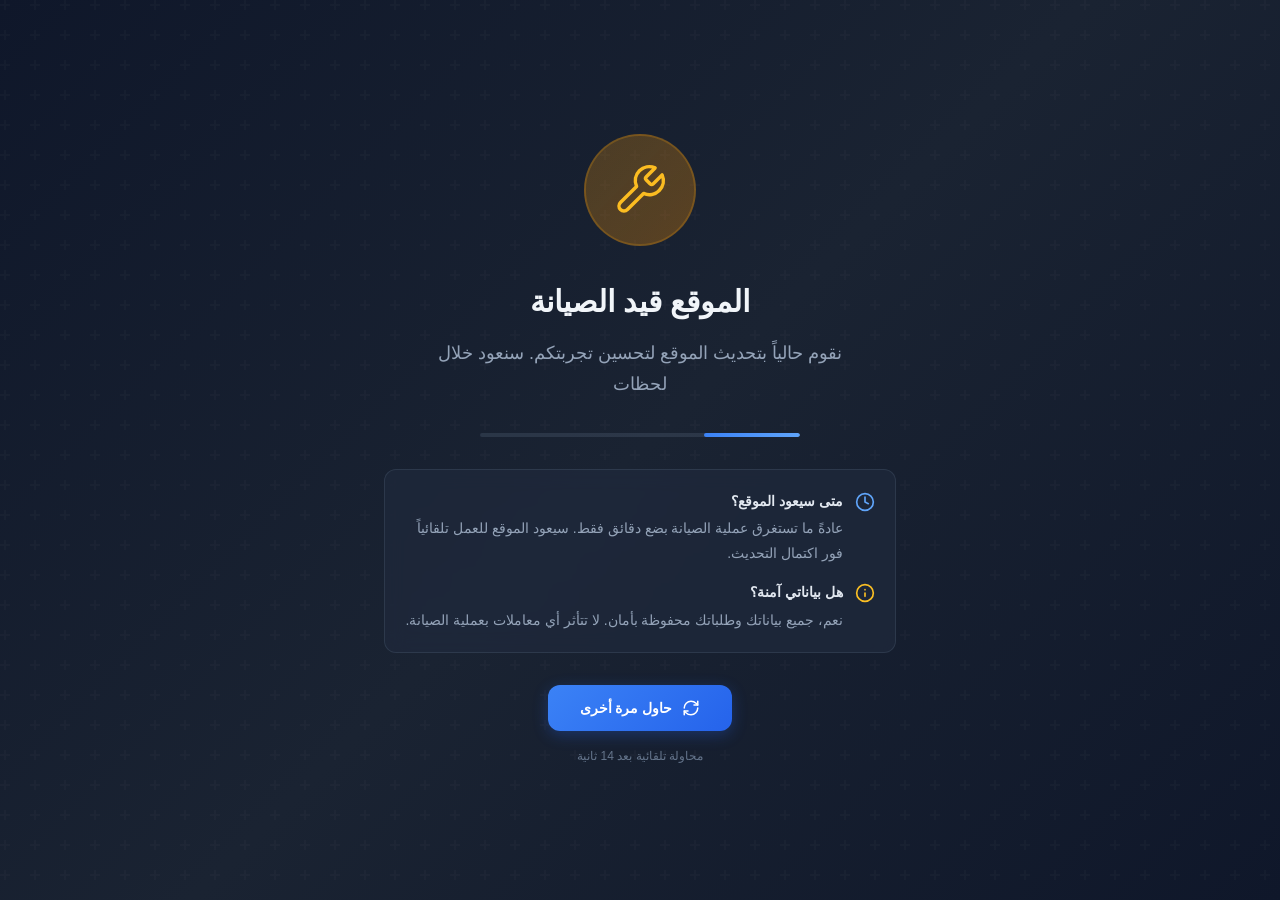
==== index.html @ 71c1dbc8 "feat: add blocked, maintenance & 404 pages + Cloudflare Worker script - blocked.html: Custom IP bloc" ====
<!DOCTYPE html>
<html lang="ar" dir="rtl">
<head>
  <meta charset="UTF-8">
  <meta name="viewport" content="width=device-width, initial-scale=1.0">
  <meta name="robots" content="noindex, nofollow">
  <title>الموقع قيد الصيانة</title>
  <link rel="stylesheet" href="/assets/style.css">
</head>
<body>
  <div class="page-container maintenance-bg">
    <!-- Background pattern -->
    <div class="bg-pattern"></div>

    <div class="content-wrapper">
      <!-- Wrench/Settings Icon -->
      <div class="icon-container">
        <div class="icon-circle icon-circle-amber">
          <!-- Settings/Wrench SVG -->
          <svg xmlns="http://www.w3.org/2000/svg" viewBox="0 0 24 24" fill="none"
               stroke="#fbbf24" stroke-width="1.5" stroke-linecap="round" stroke-linejoin="round">
            <path d="M14.7 6.3a1 1 0 0 0 0 1.4l1.6 1.6a1 1 0 0 0 1.4 0l3.77-3.77a6 6 0 0 1-7.94 7.94l-6.91 6.91a2.12 2.12 0 0 1-3-3l6.91-6.91a6 6 0 0 1 7.94-7.94l-3.76 3.76z"/>
          </svg>
          <!-- Pulse ring -->
          <div class="pulse-ring pulse-ring-amber"></div>
        </div>
      </div>

      <!-- Title -->
      <h1 class="page-title">الموقع قيد الصيانة</h1>

      <!-- Description -->
      <p class="page-desc">
        نقوم حالياً بتحديث الموقع لتحسين تجربتكم.
        سنعود خلال لحظات<span class="dots"></span>
      </p>

      <!-- Progress bar -->
      <div class="progress-bar-container">
        <div class="progress-bar"></div>
      </div>

      <!-- Info Card -->
      <div class="info-card">
        <div class="info-row">
          <!-- Clock SVG -->
          <svg xmlns="http://www.w3.org/2000/svg" viewBox="0 0 24 24" fill="none"
               stroke="#60a5fa" stroke-width="2" stroke-linecap="round" stroke-linejoin="round">
            <circle cx="12" cy="12" r="10"/>
            <polyline points="12 6 12 12 16 14"/>
          </svg>
          <div>
            <h3>متى سيعود الموقع؟</h3>
            <p>عادةً ما تستغرق عملية الصيانة بضع دقائق فقط. سيعود الموقع للعمل تلقائياً فور اكتمال التحديث.</p>
          </div>
        </div>

        <div class="info-row">
          <!-- Info SVG -->
          <svg xmlns="http://www.w3.org/2000/svg" viewBox="0 0 24 24" fill="none"
               stroke="#fbbf24" stroke-width="2" stroke-linecap="round" stroke-linejoin="round">
            <circle cx="12" cy="12" r="10"/>
            <path d="M12 16v-4"/>
            <path d="M12 8h.01"/>
          </svg>
          <div>
            <h3>هل بياناتي آمنة؟</h3>
            <p>نعم، جميع بياناتك وطلباتك محفوظة بأمان. لا تتأثر أي معاملات بعملية الصيانة.</p>
          </div>
        </div>
      </div>

      <!-- Auto-retry -->
      <div class="retry-section">
        <button id="retryBtn" class="btn-retry" onclick="handleRetry()">
          <!-- RefreshCw SVG -->
          <svg id="retryIcon" xmlns="http://www.w3.org/2000/svg" viewBox="0 0 24 24" fill="none"
               stroke="currentColor" stroke-width="2" stroke-linecap="round" stroke-linejoin="round">
            <path d="M3 12a9 9 0 0 1 9-9 9.75 9.75 0 0 1 6.74 2.74L21 8"/>
            <path d="M21 3v5h-5"/>
            <path d="M21 12a9 9 0 0 1-9 9 9.75 9.75 0 0 1-6.74-2.74L3 16"/>
            <path d="M3 21v-5h5"/>
          </svg>
          <span id="retryText">حاول مرة أخرى</span>
        </button>

        <p id="countdownText" class="countdown-text"></p>
      </div>
    </div>
  </div>

  <script>
    // ============================================================
    // Maintenance Page Logic — Auto-retry every 15 seconds
    // ============================================================
    const ORIGIN = (() => {
      const params = new URLSearchParams(window.location.search);
      return params.get('origin') || 'https://matein3store.com';
    })();

    let countdown = 15;
    let retrying = false;
    let countdownTimer = null;

    startCountdown();

    function startCountdown() {
      clearInterval(countdownTimer);
      updateCountdownDisplay();
      countdownTimer = setInterval(() => {
        countdown--;
        updateCountdownDisplay();
        if (countdown <= 0) {
          clearInterval(countdownTimer);
          handleRetry();
        }
      }, 1000);
    }

    function updateCountdownDisplay() {
      const el = document.getElementById('countdownText');
      if (countdown > 0 && !retrying) {
        el.textContent = 'محاولة تلقائية بعد ' + countdown + ' ثانية';
      } else {
        el.textContent = '';
      }
    }

    async function handleRetry() {
      if (retrying) return;
      retrying = true;
      clearInterval(countdownTimer);

      const btn = document.getElementById('retryBtn');
      const icon = document.getElementById('retryIcon');
      const text = document.getElementById('retryText');

      btn.disabled = true;
      icon.classList.add('spin');
      text.textContent = 'جاري التحقق...';
      document.getElementById('countdownText').textContent = '';

      try {
        const res = await fetch(ORIGIN, {
          method: 'HEAD',
          mode: 'no-cors',
          cache: 'no-store',
        });
        // If server is back, redirect
        window.location.href = ORIGIN;
        return;
      } catch (e) {
        // Server still down
      }

      retrying = false;
      btn.disabled = false;
      icon.classList.remove('spin');
      text.textContent = 'حاول مرة أخرى';
      countdown = 15;
      startCountdown();
    }
  </script>
</body>
</html>
---- assets/style.css ----
/* ============================================================
   matein3-status — Shared Styles
   Blocked & Maintenance pages for Cloudflare Pages
   ============================================================ */

/* Reset & Base */
*, *::before, *::after {
  box-sizing: border-box;
  margin: 0;
  padding: 0;
}

html {
  font-size: 16px;
  -webkit-text-size-adjust: 100%;
}

body {
  font-family: 'Segoe UI', Tahoma, Geneva, Verdana, sans-serif;
  line-height: 1.6;
  color: #f1f5f9;
  direction: rtl;
  text-align: right;
  min-height: 100vh;
  overflow-x: hidden;
}

/* ============================================================
   Shared: Full-screen container
   ============================================================ */
.page-container {
  position: fixed;
  inset: 0;
  z-index: 9999;
  display: flex;
  align-items: center;
  justify-content: center;
  padding: 1rem;
}

/* ============================================================
   Blocked Page Styles
   ============================================================ */
.blocked-bg {
  background: linear-gradient(135deg, #0f172a 0%, #1e293b 50%, #0f172a 100%);
}

/* Background pattern */
.bg-pattern {
  position: absolute;
  inset: 0;
  opacity: 0.05;
  background-image: url("data:image/svg+xml,%3Csvg width='60' height='60' viewBox='0 0 60 60' xmlns='http://www.w3.org/2000/svg'%3E%3Cg fill='none' fill-rule='evenodd'%3E%3Cg fill='%23ffffff' fill-opacity='0.4'%3E%3Cpath d='M36 34v-4h-2v4h-4v2h4v4h2v-4h4v-2h-4zm0-30V0h-2v4h-4v2h4v4h2V6h4V4h-4zM6 34v-4H4v4H0v2h4v4h2v-4h4v-2H6zM6 4V0H4v4H0v2h4v4h2V6h4V4H6z'/%3E%3C/g%3E%3C/g%3E%3C/svg%3E");
}

/* Content wrapper */
.content-wrapper {
  position: relative;
  width: 100%;
  max-width: 32rem;
  margin: 0 auto;
  text-align: center;
}

/* Shield icon container */
.icon-container {
  margin-bottom: 2rem;
  display: flex;
  justify-content: center;
}

.icon-circle {
  position: relative;
  width: 7rem;
  height: 7rem;
  border-radius: 50%;
  display: flex;
  align-items: center;
  justify-content: center;
}

.icon-circle-red {
  background: linear-gradient(135deg, rgba(239, 68, 68, 0.15) 0%, rgba(220, 38, 38, 0.25) 100%);
  border: 2px solid rgba(239, 68, 68, 0.3);
}

.icon-circle-amber {
  background: linear-gradient(135deg, rgba(245, 158, 11, 0.15) 0%, rgba(217, 119, 6, 0.25) 100%);
  border: 2px solid rgba(245, 158, 11, 0.3);
}

.icon-circle svg {
  width: 3.5rem;
  height: 3.5rem;
}

/* Pulse animation */
.pulse-ring {
  position: absolute;
  inset: 0;
  border-radius: 50%;
  animation: pulse-ring 3s ease-in-out infinite;
}

.pulse-ring-red {
  background: rgba(239, 68, 68, 0.1);
}

.pulse-ring-amber {
  background: rgba(245, 158, 11, 0.1);
}

@keyframes pulse-ring {
  0%, 100% { transform: scale(1); opacity: 1; }
  50% { transform: scale(1.15); opacity: 0; }
}

/* Title */
.page-title {
  font-size: 1.5rem;
  font-weight: 700;
  margin-bottom: 0.75rem;
  color: #f1f5f9;
}

@media (min-width: 640px) {
  .page-title { font-size: 1.875rem; }
}

/* Description */
.page-desc {
  font-size: 1rem;
  margin-bottom: 2rem;
  line-height: 1.75;
  max-width: 28rem;
  margin-left: auto;
  margin-right: auto;
  color: #94a3b8;
}

@media (min-width: 640px) {
  .page-desc { font-size: 1.125rem; }
}

/* Info card */
.info-card {
  border-radius: 0.75rem;
  padding: 1.25rem;
  margin-bottom: 2rem;
  text-align: right;
  background: rgba(30, 41, 59, 0.8);
  border: 1px solid rgba(71, 85, 105, 0.4);
  -webkit-backdrop-filter: blur(10px);
  backdrop-filter: blur(10px);
}

.info-row {
  display: flex;
  align-items: flex-start;
  gap: 0.75rem;
  direction: rtl;
}

.info-row + .info-row {
  margin-top: 1rem;
}

.info-row svg {
  width: 1.25rem;
  height: 1.25rem;
  margin-top: 0.125rem;
  flex-shrink: 0;
}

.info-row h3 {
  font-weight: 600;
  font-size: 0.875rem;
  margin-bottom: 0.25rem;
  color: #e2e8f0;
}

.info-row p {
  font-size: 0.875rem;
  line-height: 1.75;
  color: #94a3b8;
}

/* Icon colors */
.text-red-400 { color: #f87171; }
.text-amber-400 { color: #fbbf24; }
.text-blue-400 { color: #60a5fa; }

/* Retry section */
.retry-section {
  display: flex;
  flex-direction: column;
  align-items: center;
  gap: 1rem;
}

.btn-retry {
  display: inline-flex;
  align-items: center;
  gap: 0.625rem;
  padding: 0.875rem 2rem;
  border-radius: 0.75rem;
  font-weight: 700;
  font-size: 0.875rem;
  color: #ffffff;
  border: none;
  cursor: pointer;
  transition: all 0.3s ease;
  background: linear-gradient(135deg, #3b82f6 0%, #2563eb 100%);
  box-shadow: 0 4px 15px rgba(37, 99, 235, 0.3);
}

.btn-retry:hover {
  transform: translateY(-1px);
  box-shadow: 0 6px 20px rgba(37, 99, 235, 0.4);
}

.btn-retry:disabled {
  opacity: 0.5;
  cursor: not-allowed;
  background: rgba(71, 85, 105, 0.5);
  box-shadow: none;
  transform: none;
}

.btn-retry svg {
  width: 1.125rem;
  height: 1.125rem;
}

/* Spinning animation for retry icon */
@keyframes spin {
  from { transform: rotate(0deg); }
  to { transform: rotate(360deg); }
}

.spin { animation: spin 1s linear infinite; }

/* Countdown text */
.countdown-text {
  font-size: 0.75rem;
  color: #64748b;
}

.error-text {
  font-size: 0.75rem;
  color: #f87171;
}

/* ============================================================
   Maintenance Page Styles
   ============================================================ */
.maintenance-bg {
  background: linear-gradient(135deg, #0f172a 0%, #1a2332 50%, #0f172a 100%);
}

.maintenance-desc {
  font-size: 1rem;
  margin-bottom: 2rem;
  line-height: 1.75;
  max-width: 28rem;
  margin-left: auto;
  margin-right: auto;
  color: #94a3b8;
}

/* Progress bar */
.progress-bar-container {
  width: 100%;
  max-width: 20rem;
  margin: 0 auto 2rem;
  height: 4px;
  background: rgba(71, 85, 105, 0.4);
  border-radius: 2px;
  overflow: hidden;
}

.progress-bar {
  height: 100%;
  width: 30%;
  background: linear-gradient(90deg, #3b82f6, #60a5fa);
  border-radius: 2px;
  animation: progress-slide 2s ease-in-out infinite;
}

@keyframes progress-slide {
  0% { transform: translateX(-100%); width: 30%; }
  50% { width: 60%; }
  100% { transform: translateX(400%); width: 30%; }
}

/* Dots animation */
.dots::after {
  content: '';
  animation: dots-anim 1.5s steps(4, end) infinite;
}

@keyframes dots-anim {
  0% { content: ''; }
  25% { content: '.'; }
  50% { content: '..'; }
  75% { content: '...'; }
}
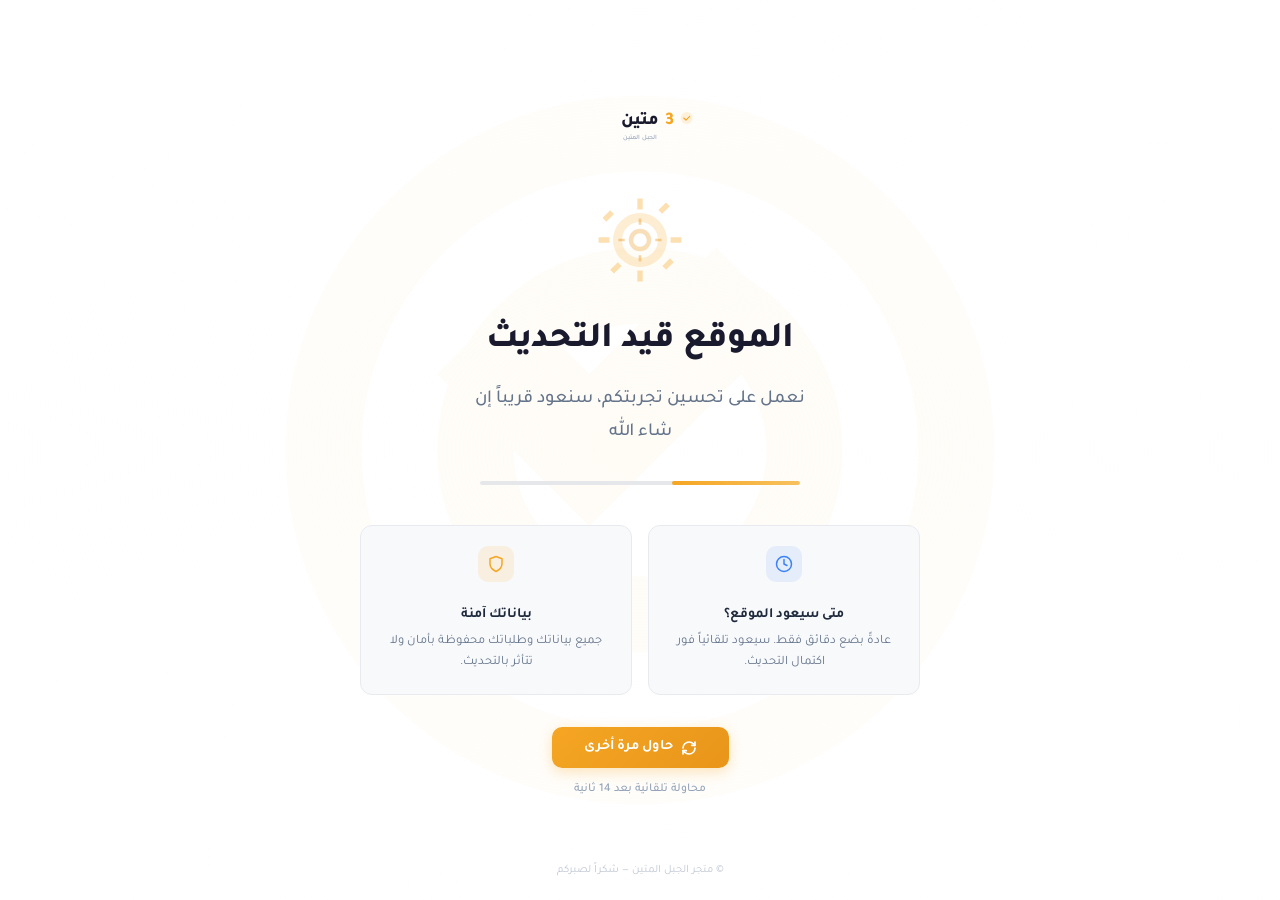
==== commit fd46e01f: "redesign: Professional maintenance page with responsive layout - White background with gold watermar" ====
--- a/index.html
+++ b/index.html
@@ -2,80 +2,476 @@
 <html lang="ar" dir="rtl">
 <head>
   <meta charset="UTF-8">
-  <meta name="viewport" content="width=device-width, initial-scale=1.0">
+  <meta name="viewport" content="width=device-width, initial-scale=1.0, maximum-scale=1.0, user-scalable=no">
   <meta name="robots" content="noindex, nofollow">
-  <title>الموقع قيد الصيانة</title>
-  <link rel="stylesheet" href="/assets/style.css">
+  <title>الموقع قيد التحديث — متجر الجبل المتين</title>
+  <link rel="preconnect" href="https://fonts.googleapis.com">
+  <link rel="preconnect" href="https://fonts.gstatic.com" crossorigin>
+  <link href="https://fonts.googleapis.com/css2?family=Tajawal:wght@400;500;700;800&display=swap" rel="stylesheet">
+  <style>
+    /* ============================================================
+       Reset & Base
+       ============================================================ */
+    *, *::before, *::after {
+      box-sizing: border-box;
+      margin: 0;
+      padding: 0;
+    }
+
+    html {
+      font-size: 16px;
+      -webkit-text-size-adjust: 100%;
+    }
+
+    body {
+      font-family: 'Tajawal', 'Segoe UI', Tahoma, sans-serif;
+      line-height: 1.6;
+      direction: rtl;
+      text-align: center;
+      min-height: 100vh;
+      min-height: 100dvh;
+      overflow-x: hidden;
+      background: #ffffff;
+      color: #1a1a2e;
+    }
+
+    /* ============================================================
+       Full-screen Layout
+       ============================================================ */
+    .page {
+      position: fixed;
+      inset: 0;
+      display: flex;
+      flex-direction: column;
+      align-items: center;
+      justify-content: center;
+      padding: 1.5rem;
+      overflow-y: auto;
+    }
+
+    /* ============================================================
+       Background — Large watermark logo
+       ============================================================ */
+    .bg-watermark {
+      position: absolute;
+      inset: 0;
+      display: flex;
+      align-items: center;
+      justify-content: center;
+      pointer-events: none;
+      z-index: 0;
+    }
+
+    .bg-watermark svg {
+      width: min(90vw, 90vh);
+      height: min(90vw, 90vh);
+      opacity: 0.04;
+    }
+
+    /* Subtle gradient overlay */
+    .bg-gradient {
+      position: absolute;
+      inset: 0;
+      background: radial-gradient(ellipse at center, transparent 0%, rgba(255,255,255,0.6) 70%, rgba(255,255,255,0.95) 100%);
+      pointer-events: none;
+      z-index: 1;
+    }
+
+    /* ============================================================
+       Content
+       ============================================================ */
+    .content {
+      position: relative;
+      z-index: 2;
+      width: 100%;
+      max-width: 480px;
+      display: flex;
+      flex-direction: column;
+      align-items: center;
+    }
+
+    /* ============================================================
+       Logo
+       ============================================================ */
+    .logo-container {
+      margin-bottom: 2rem;
+    }
+
+    .logo-container svg {
+      width: 140px;
+      height: auto;
+    }
+
+    /* ============================================================
+       Gear Icon Animation
+       ============================================================ */
+    .gear-container {
+      margin-bottom: 1.75rem;
+      position: relative;
+      width: 80px;
+      height: 80px;
+    }
+
+    .gear-outer {
+      position: absolute;
+      inset: 0;
+      animation: gear-spin 8s linear infinite;
+    }
+
+    .gear-inner {
+      position: absolute;
+      top: 50%;
+      left: 50%;
+      width: 40px;
+      height: 40px;
+      transform: translate(-50%, -50%);
+      animation: gear-spin-reverse 6s linear infinite;
+    }
+
+    .gear-outer svg, .gear-inner svg {
+      width: 100%;
+      height: 100%;
+    }
+
+    @keyframes gear-spin {
+      from { transform: rotate(0deg); }
+      to { transform: rotate(360deg); }
+    }
+
+    @keyframes gear-spin-reverse {
+      from { transform: translate(-50%, -50%) rotate(0deg); }
+      to { transform: translate(-50%, -50%) rotate(-360deg); }
+    }
+
+    /* ============================================================
+       Typography
+       ============================================================ */
+    .title {
+      font-size: 1.75rem;
+      font-weight: 800;
+      color: #1a1a2e;
+      margin-bottom: 0.75rem;
+      letter-spacing: -0.02em;
+    }
+
+    .subtitle {
+      font-size: 1.05rem;
+      font-weight: 500;
+      color: #64748b;
+      margin-bottom: 2rem;
+      line-height: 1.8;
+      max-width: 360px;
+    }
+
+    /* ============================================================
+       Progress Bar
+       ============================================================ */
+    .progress-wrapper {
+      width: 100%;
+      max-width: 280px;
+      margin-bottom: 2.5rem;
+    }
+
+    .progress-track {
+      width: 100%;
+      height: 4px;
+      background: #e5e7eb;
+      border-radius: 4px;
+      overflow: hidden;
+    }
+
+    .progress-fill {
+      height: 100%;
+      width: 40%;
+      background: linear-gradient(90deg, #F5A623, #f7c15e);
+      border-radius: 4px;
+      animation: progress-move 2.5s ease-in-out infinite;
+    }
+
+    @keyframes progress-move {
+      0% { transform: translateX(-150%); width: 40%; }
+      50% { width: 60%; }
+      100% { transform: translateX(350%); width: 40%; }
+    }
+
+    /* ============================================================
+       Info Cards
+       ============================================================ */
+    .info-cards {
+      width: 100%;
+      display: flex;
+      flex-direction: column;
+      gap: 0.75rem;
+      margin-bottom: 2rem;
+    }
+
+    .info-card {
+      display: flex;
+      align-items: flex-start;
+      gap: 0.875rem;
+      padding: 1rem 1.25rem;
+      background: #f8f9fb;
+      border: 1px solid #e8eaef;
+      border-radius: 12px;
+      text-align: right;
+      transition: all 0.3s ease;
+    }
+
+    .info-card:hover {
+      background: #f1f3f7;
+      border-color: #d5d9e2;
+    }
+
+    .info-card-icon {
+      flex-shrink: 0;
+      width: 36px;
+      height: 36px;
+      border-radius: 10px;
+      display: flex;
+      align-items: center;
+      justify-content: center;
+      margin-top: 2px;
+    }
+
+    .info-card-icon.gold {
+      background: rgba(245, 166, 35, 0.12);
+    }
+
+    .info-card-icon.blue {
+      background: rgba(59, 130, 246, 0.1);
+    }
+
+    .info-card-icon svg {
+      width: 18px;
+      height: 18px;
+    }
+
+    .info-card-text h3 {
+      font-size: 0.875rem;
+      font-weight: 700;
+      color: #1e293b;
+      margin-bottom: 0.25rem;
+    }
+
+    .info-card-text p {
+      font-size: 0.8rem;
+      color: #64748b;
+      line-height: 1.7;
+    }
+
+    /* ============================================================
+       Retry Button
+       ============================================================ */
+    .retry-area {
+      display: flex;
+      flex-direction: column;
+      align-items: center;
+      gap: 0.75rem;
+    }
+
+    .btn-retry {
+      display: inline-flex;
+      align-items: center;
+      gap: 0.5rem;
+      padding: 0.75rem 2rem;
+      border-radius: 10px;
+      font-family: 'Tajawal', sans-serif;
+      font-weight: 700;
+      font-size: 0.9rem;
+      color: #ffffff;
+      background: linear-gradient(135deg, #F5A623 0%, #e8951a 100%);
+      border: none;
+      cursor: pointer;
+      transition: all 0.3s ease;
+      box-shadow: 0 4px 14px rgba(245, 166, 35, 0.3);
+    }
+
+    .btn-retry:hover {
+      transform: translateY(-2px);
+      box-shadow: 0 6px 20px rgba(245, 166, 35, 0.4);
+    }
+
+    .btn-retry:active {
+      transform: translateY(0);
+    }
+
+    .btn-retry:disabled {
+      opacity: 0.6;
+      cursor: not-allowed;
+      transform: none;
+      box-shadow: none;
+    }
+
+    .btn-retry svg {
+      width: 16px;
+      height: 16px;
+    }
+
+    .countdown {
+      font-size: 0.75rem;
+      color: #94a3b8;
+      font-weight: 500;
+    }
+
+    /* ============================================================
+       Footer
+       ============================================================ */
+    .footer {
+      position: absolute;
+      bottom: 1.25rem;
+      left: 0;
+      right: 0;
+      text-align: center;
+      z-index: 2;
+    }
+
+    .footer p {
+      font-size: 0.7rem;
+      color: #c0c7d4;
+      font-weight: 400;
+    }
+
+    /* ============================================================
+       Spinning animation
+       ============================================================ */
+    @keyframes spin {
+      from { transform: rotate(0deg); }
+      to { transform: rotate(360deg); }
+    }
+    .spin { animation: spin 1s linear infinite; }
+
+    /* ============================================================
+       Responsive — Tablet
+       ============================================================ */
+    @media (min-width: 640px) {
+      .title { font-size: 2rem; }
+      .subtitle { font-size: 1.15rem; }
+      .logo-container svg { width: 170px; }
+      .gear-container { width: 90px; height: 90px; }
+      .gear-inner { width: 45px; height: 45px; }
+      .progress-wrapper { max-width: 320px; }
+      .info-cards { flex-direction: row; gap: 1rem; }
+      .info-card { flex: 1; flex-direction: column; align-items: center; text-align: center; padding: 1.25rem; }
+      .info-card-icon { margin-top: 0; margin-bottom: 0.5rem; }
+    }
+
+    /* ============================================================
+       Responsive — Large Desktop
+       ============================================================ */
+    @media (min-width: 1024px) {
+      .title { font-size: 2.25rem; }
+      .content { max-width: 560px; }
+    }
+
+    /* ============================================================
+       Responsive — Small Mobile
+       ============================================================ */
+    @media (max-width: 380px) {
+      .title { font-size: 1.4rem; }
+      .subtitle { font-size: 0.95rem; }
+      .logo-container svg { width: 110px; }
+      .gear-container { width: 64px; height: 64px; }
+      .gear-inner { width: 32px; height: 32px; }
+      .info-card { padding: 0.875rem 1rem; }
+    }
+  </style>
 </head>
 <body>
-  <div class="page-container maintenance-bg">
-    <!-- Background pattern -->
-    <div class="bg-pattern"></div>
-
-    <div class="content-wrapper">
-      <!-- Wrench/Settings Icon -->
-      <div class="icon-container">
-        <div class="icon-circle icon-circle-amber">
-          <!-- Settings/Wrench SVG -->
-          <svg xmlns="http://www.w3.org/2000/svg" viewBox="0 0 24 24" fill="none"
-               stroke="#fbbf24" stroke-width="1.5" stroke-linecap="round" stroke-linejoin="round">
-            <path d="M14.7 6.3a1 1 0 0 0 0 1.4l1.6 1.6a1 1 0 0 0 1.4 0l3.77-3.77a6 6 0 0 1-7.94 7.94l-6.91 6.91a2.12 2.12 0 0 1-3-3l6.91-6.91a6 6 0 0 1 7.94-7.94l-3.76 3.76z"/>
+  <div class="page">
+    <!-- Background watermark — Matein3 logo large -->
+    <div class="bg-watermark">
+      <svg viewBox="0 0 512 512" fill="#F5A623" xmlns="http://www.w3.org/2000/svg">
+        <path d="M256 32C132.3 32 32 132.3 32 256s100.3 224 224 224 224-100.3 224-224S379.7 32 256 32zm0 400c-97.2 0-176-78.8-176-176S158.8 80 256 80s176 78.8 176 176-78.8 176-176 176z"/>
+        <path d="M352 176l-48-48-80 80-48-48-48 48 96 96z"/>
+        <path d="M256 128c-70.7 0-128 57.3-128 128s57.3 128 128 128 128-57.3 128-128-57.3-128-128-128zm0 208c-44.2 0-80-35.8-80-80s35.8-80 80-80 80 35.8 80 80-35.8 80-80 80z"/>
+      </svg>
+    </div>
+    <div class="bg-gradient"></div>
+
+    <!-- Main Content -->
+    <div class="content">
+      <!-- Store Logo -->
+      <div class="logo-container">
+        <svg viewBox="0 0 400 120" xmlns="http://www.w3.org/2000/svg">
+          <!-- Matein3 text logo approximation -->
+          <text x="200" y="55" text-anchor="middle" font-family="Tajawal, sans-serif" font-weight="800" font-size="42" fill="#1a1a2e">
+            <tspan>متين</tspan>
+          </text>
+          <text x="200" y="55" text-anchor="middle" font-family="Tajawal, sans-serif" font-weight="800" font-size="42" fill="#F5A623" dx="70">
+            <tspan>3</tspan>
+          </text>
+          <text x="200" y="90" text-anchor="middle" font-family="Tajawal, sans-serif" font-weight="500" font-size="16" fill="#94a3b8">
+            <tspan>الجبل المتين</tspan>
+          </text>
+          <!-- Decorative checkmark -->
+          <circle cx="310" cy="40" r="14" fill="#F5A623" opacity="0.15"/>
+          <path d="M303 40l5 5 9-9" stroke="#F5A623" stroke-width="2.5" fill="none" stroke-linecap="round" stroke-linejoin="round"/>
+        </svg>
+      </div>
+
+      <!-- Animated Gears -->
+      <div class="gear-container">
+        <div class="gear-outer">
+          <svg viewBox="0 0 100 100" fill="none" xmlns="http://www.w3.org/2000/svg">
+            <path d="M50 20a30 30 0 1 1 0 60 30 30 0 0 1 0-60zm0 10a20 20 0 1 0 0 40 20 20 0 0 0 0-40z" fill="#F5A623" opacity="0.2"/>
+            <path d="M47 4h6v12h-6zM47 84h6v12h-6zM4 47h12v6H4zM84 47h12v6H84zM16.9 16.9l4.2 4.2-8.5 8.5-4.2-4.2zM83.3 70.4l4.2 4.2-8.5 8.5-4.2-4.2zM16.9 83.1l8.5-8.5 4.2 4.2-8.5 8.5zM70.4 16.7l8.5-8.5 4.2 4.2-8.5 8.5z" fill="#F5A623" opacity="0.35"/>
           </svg>
-          <!-- Pulse ring -->
-          <div class="pulse-ring pulse-ring-amber"></div>
+        </div>
+        <div class="gear-inner">
+          <svg viewBox="0 0 100 100" fill="none" xmlns="http://www.w3.org/2000/svg">
+            <path d="M50 25a25 25 0 1 1 0 50 25 25 0 0 1 0-50zm0 10a15 15 0 1 0 0 30 15 15 0 0 0 0-30z" fill="#e8951a" opacity="0.3"/>
+            <path d="M47 2h6v14h-6zM47 84h6v14h-6zM2 47h14v6H2zM84 47h14v6H84z" fill="#e8951a" opacity="0.4"/>
+          </svg>
         </div>
       </div>
 
       <!-- Title -->
-      <h1 class="page-title">الموقع قيد الصيانة</h1>
-
-      <!-- Description -->
-      <p class="page-desc">
-        نقوم حالياً بتحديث الموقع لتحسين تجربتكم.
-        سنعود خلال لحظات<span class="dots"></span>
+      <h1 class="title">الموقع قيد التحديث</h1>
+
+      <!-- Subtitle -->
+      <p class="subtitle">
+        نعمل على تحسين تجربتكم، سنعود قريباً إن شاء الله
       </p>
 
-      <!-- Progress bar -->
-      <div class="progress-bar-container">
-        <div class="progress-bar"></div>
+      <!-- Progress Bar -->
+      <div class="progress-wrapper">
+        <div class="progress-track">
+          <div class="progress-fill"></div>
+        </div>
       </div>
 
-      <!-- Info Card -->
-      <div class="info-card">
-        <div class="info-row">
-          <!-- Clock SVG -->
-          <svg xmlns="http://www.w3.org/2000/svg" viewBox="0 0 24 24" fill="none"
-               stroke="#60a5fa" stroke-width="2" stroke-linecap="round" stroke-linejoin="round">
-            <circle cx="12" cy="12" r="10"/>
-            <polyline points="12 6 12 12 16 14"/>
-          </svg>
-          <div>
+      <!-- Info Cards -->
+      <div class="info-cards">
+        <div class="info-card">
+          <div class="info-card-icon blue">
+            <svg viewBox="0 0 24 24" fill="none" stroke="#3b82f6" stroke-width="2" stroke-linecap="round" stroke-linejoin="round">
+              <circle cx="12" cy="12" r="10"/>
+              <polyline points="12 6 12 12 16 14"/>
+            </svg>
+          </div>
+          <div class="info-card-text">
             <h3>متى سيعود الموقع؟</h3>
-            <p>عادةً ما تستغرق عملية الصيانة بضع دقائق فقط. سيعود الموقع للعمل تلقائياً فور اكتمال التحديث.</p>
+            <p>عادةً بضع دقائق فقط. سيعود تلقائياً فور اكتمال التحديث.</p>
           </div>
         </div>
 
-        <div class="info-row">
-          <!-- Info SVG -->
-          <svg xmlns="http://www.w3.org/2000/svg" viewBox="0 0 24 24" fill="none"
-               stroke="#fbbf24" stroke-width="2" stroke-linecap="round" stroke-linejoin="round">
-            <circle cx="12" cy="12" r="10"/>
-            <path d="M12 16v-4"/>
-            <path d="M12 8h.01"/>
-          </svg>
-          <div>
-            <h3>هل بياناتي آمنة؟</h3>
-            <p>نعم، جميع بياناتك وطلباتك محفوظة بأمان. لا تتأثر أي معاملات بعملية الصيانة.</p>
+        <div class="info-card">
+          <div class="info-card-icon gold">
+            <svg viewBox="0 0 24 24" fill="none" stroke="#F5A623" stroke-width="2" stroke-linecap="round" stroke-linejoin="round">
+              <path d="M12 22s8-4 8-10V5l-8-3-8 3v7c0 6 8 10 8 10z"/>
+            </svg>
+          </div>
+          <div class="info-card-text">
+            <h3>بياناتك آمنة</h3>
+            <p>جميع بياناتك وطلباتك محفوظة بأمان ولا تتأثر بالتحديث.</p>
           </div>
         </div>
       </div>
 
-      <!-- Auto-retry -->
-      <div class="retry-section">
+      <!-- Retry -->
+      <div class="retry-area">
         <button id="retryBtn" class="btn-retry" onclick="handleRetry()">
-          <!-- RefreshCw SVG -->
-          <svg id="retryIcon" xmlns="http://www.w3.org/2000/svg" viewBox="0 0 24 24" fill="none"
-               stroke="currentColor" stroke-width="2" stroke-linecap="round" stroke-linejoin="round">
+          <svg id="retryIcon" viewBox="0 0 24 24" fill="none" stroke="currentColor" stroke-width="2.5" stroke-linecap="round" stroke-linejoin="round">
             <path d="M3 12a9 9 0 0 1 9-9 9.75 9.75 0 0 1 6.74 2.74L21 8"/>
             <path d="M21 3v5h-5"/>
             <path d="M21 12a9 9 0 0 1-9 9 9.75 9.75 0 0 1-6.74-2.74L3 16"/>
@@ -83,15 +479,19 @@
           </svg>
           <span id="retryText">حاول مرة أخرى</span>
         </button>
-
-        <p id="countdownText" class="countdown-text"></p>
+        <p id="countdownText" class="countdown"></p>
       </div>
     </div>
+
+    <!-- Footer -->
+    <div class="footer">
+      <p>© متجر الجبل المتين — شكراً لصبركم</p>
+    </div>
   </div>
 
   <script>
     // ============================================================
-    // Maintenance Page Logic — Auto-retry every 15 seconds
+    // Auto-retry logic — checks origin every 15 seconds
     // ============================================================
     const ORIGIN = (() => {
       const params = new URLSearchParams(window.location.search);
@@ -120,7 +520,7 @@
     function updateCountdownDisplay() {
       const el = document.getElementById('countdownText');
       if (countdown > 0 && !retrying) {
-        el.textContent = 'محاولة تلقائية بعد ' + countdown + ' ثانية';
+        el.textContent = '\u0645\u062d\u0627\u0648\u0644\u0629 \u062a\u0644\u0642\u0627\u0626\u064a\u0629 \u0628\u0639\u062f ' + countdown + ' \u062b\u0627\u0646\u064a\u0629';
       } else {
         el.textContent = '';
       }
@@ -137,7 +537,7 @@
 
       btn.disabled = true;
       icon.classList.add('spin');
-      text.textContent = 'جاري التحقق...';
+      text.textContent = '\u062c\u0627\u0631\u064a \u0627\u0644\u062a\u062d\u0642\u0642...';
       document.getElementById('countdownText').textContent = '';
 
       try {
@@ -146,7 +546,6 @@
           mode: 'no-cors',
           cache: 'no-store',
         });
-        // If server is back, redirect
         window.location.href = ORIGIN;
         return;
       } catch (e) {
@@ -156,7 +555,7 @@
       retrying = false;
       btn.disabled = false;
       icon.classList.remove('spin');
-      text.textContent = 'حاول مرة أخرى';
+      text.textContent = '\u062d\u0627\u0648\u0644 \u0645\u0631\u0629 \u0623\u062e\u0631\u0649';
       countdown = 15;
       startCountdown();
     }
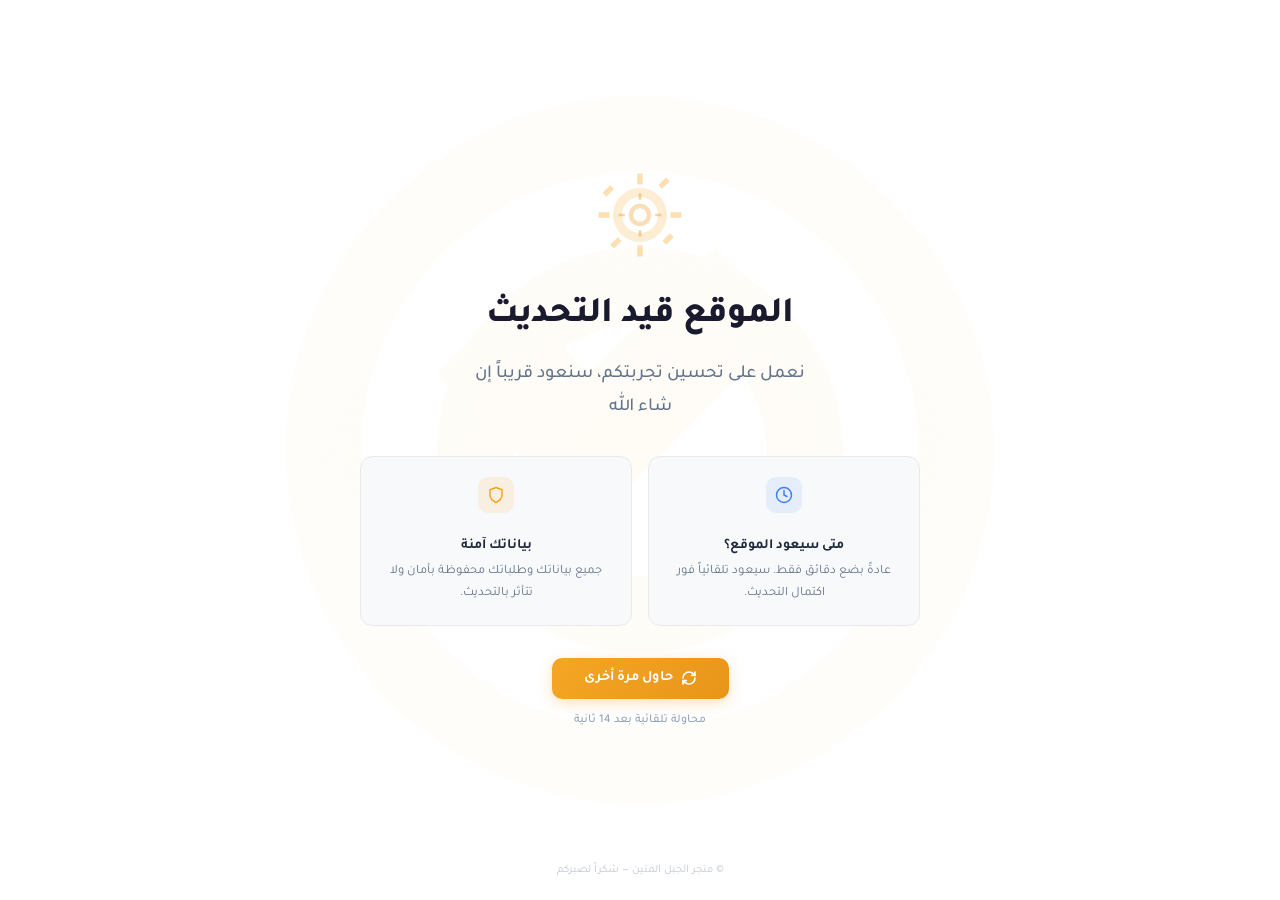
==== commit f71ed0f4: "fix: Remove logo text and progress bar per user request" ====
--- a/index.html
+++ b/index.html
@@ -390,25 +390,6 @@
 
     <!-- Main Content -->
     <div class="content">
-      <!-- Store Logo -->
-      <div class="logo-container">
-        <svg viewBox="0 0 400 120" xmlns="http://www.w3.org/2000/svg">
-          <!-- Matein3 text logo approximation -->
-          <text x="200" y="55" text-anchor="middle" font-family="Tajawal, sans-serif" font-weight="800" font-size="42" fill="#1a1a2e">
-            <tspan>متين</tspan>
-          </text>
-          <text x="200" y="55" text-anchor="middle" font-family="Tajawal, sans-serif" font-weight="800" font-size="42" fill="#F5A623" dx="70">
-            <tspan>3</tspan>
-          </text>
-          <text x="200" y="90" text-anchor="middle" font-family="Tajawal, sans-serif" font-weight="500" font-size="16" fill="#94a3b8">
-            <tspan>الجبل المتين</tspan>
-          </text>
-          <!-- Decorative checkmark -->
-          <circle cx="310" cy="40" r="14" fill="#F5A623" opacity="0.15"/>
-          <path d="M303 40l5 5 9-9" stroke="#F5A623" stroke-width="2.5" fill="none" stroke-linecap="round" stroke-linejoin="round"/>
-        </svg>
-      </div>
-
       <!-- Animated Gears -->
       <div class="gear-container">
         <div class="gear-outer">
@@ -433,13 +414,6 @@
         نعمل على تحسين تجربتكم، سنعود قريباً إن شاء الله
       </p>
 
-      <!-- Progress Bar -->
-      <div class="progress-wrapper">
-        <div class="progress-track">
-          <div class="progress-fill"></div>
-        </div>
-      </div>
-
       <!-- Info Cards -->
       <div class="info-cards">
         <div class="info-card">
